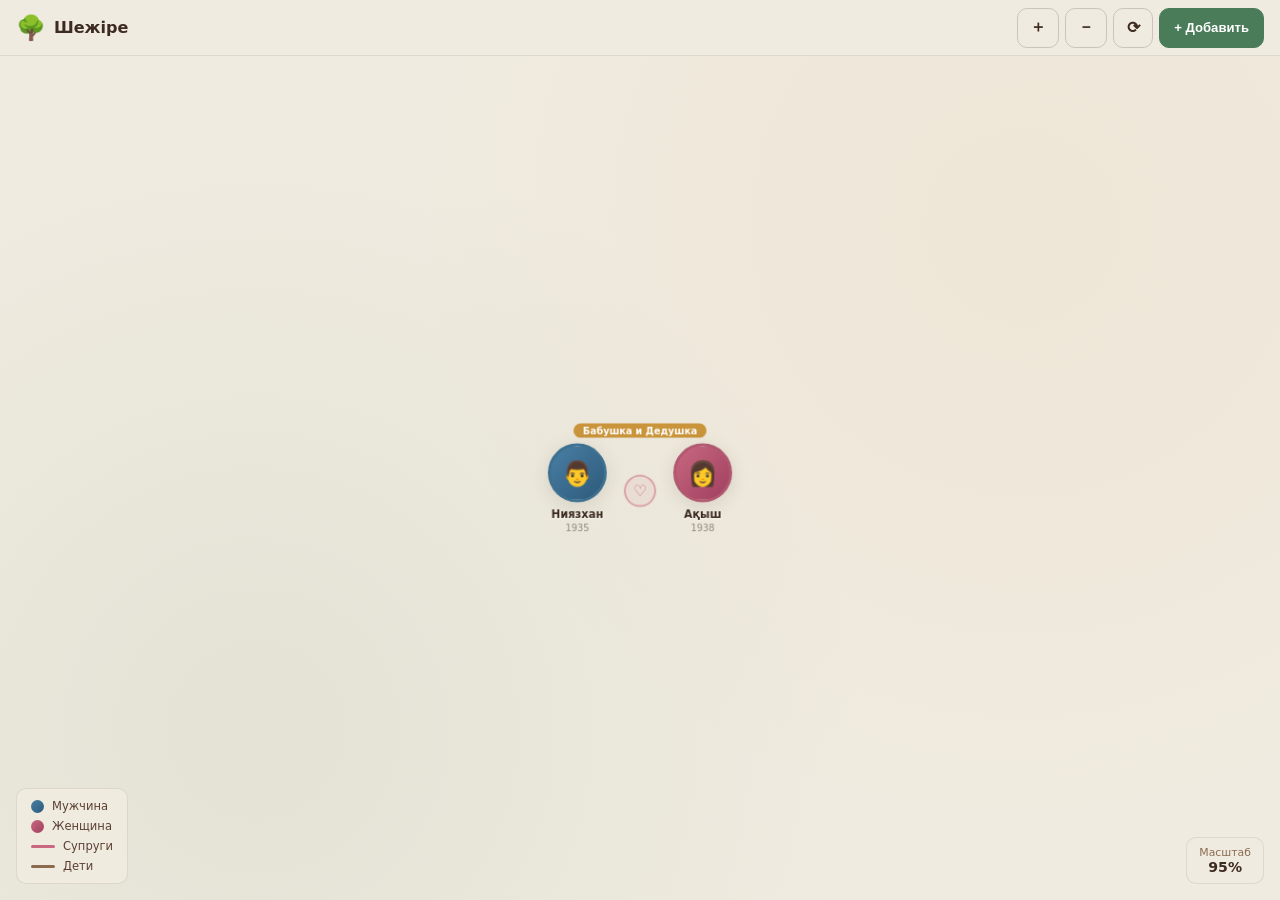
==== index.html @ 3b732b67 "asd asd" ====
<!DOCTYPE html>
<html lang="ru">
<head>
  <meta charset="UTF-8"/>
  <meta name="viewport" content="width=device-width, initial-scale=1.0"/>
  <title>Шежіре — Семейное древо</title>
  <link rel="stylesheet" href="style.css"/>
</head>
<body>

  <!-- HEADER -->
  <header class="header">
    <div class="header__inner">
      <div class="logo">
        <span class="logo__icon">🌳</span>
        <span class="logo__name">Шежіре</span>
      </div>
      <div class="header__actions">
        <button class="hbtn" id="btnZoomIn">＋</button>
        <button class="hbtn" id="btnZoomOut">－</button>
        <button class="hbtn" id="btnReset">⟳</button>
        <button class="hbtn hbtn--add" id="btnAddMember">+ Добавить</button>
      </div>
    </div>
  </header>

  <!-- TREE CANVAS -->
  <main class="canvas-wrap" id="canvasWrap">
    <div class="canvas" id="canvas">
      <svg class="svg-lines" id="svgLines"></svg>
      <div class="nodes" id="nodes"></div>
    </div>
  </main>

  <!-- LEGEND -->
  <div class="legend">
    <div class="legend__item"><span class="legend__dot legend__dot--male"></span> Мужчина</div>
    <div class="legend__item"><span class="legend__dot legend__dot--female"></span> Женщина</div>
    <div class="legend__item"><span class="legend__line legend__line--married"></span> Супруги</div>
    <div class="legend__item"><span class="legend__line legend__line--child"></span> Дети</div>
  </div>

  <!-- MEMBER DETAIL PANEL -->
  <aside class="panel" id="panel">
    <button class="panel__close" id="panelClose">✕</button>
    <div class="panel__avatar" id="panelAvatar"></div>
    <h2 class="panel__name" id="panelName"></h2>
    <div class="panel__year" id="panelYear"></div>
    <div class="panel__meta" id="panelMeta"></div>
    <div class="panel__relations" id="panelRelations"></div>
    <div class="panel__actions">
      <button class="pbtn pbtn--edit" id="panelEdit">Редактировать</button>
      <button class="pbtn pbtn--child" id="panelAddChild">+ Ребёнок</button>
    </div>
  </aside>

  <!-- ADD / EDIT MODAL -->
  <div class="modal-overlay" id="modalOverlay">
    <div class="modal">
      <button class="modal__close" id="modalClose">✕</button>
      <h3 class="modal__title" id="modalTitle">Добавить человека</h3>
      <form class="modal__form" id="memberForm">
        <input type="hidden" id="fId"/>
        <input type="hidden" id="fParentId"/>
        <label>Имя
          <input type="text" id="fName" placeholder="Имя Фамилия" required/>
        </label>
        <label>Год рождения
          <input type="number" id="fBirth" placeholder="1980" min="1800" max="2025"/>
        </label>
        <label>Год смерти (если нет — пусто)
          <input type="number" id="fDeath" placeholder="2020" min="1800" max="2025"/>
        </label>
        <label>Пол
          <select id="fGender">
            <option value="male">Мужской</option>
            <option value="female">Женский</option>
          </select>
        </label>
        <label>Примечание
          <textarea id="fNote" placeholder="Профессия, город, факты..."></textarea>
        </label>
        <div class="modal__btns">
          <button type="button" class="mbtn mbtn--cancel" id="modalCancel">Отмена</button>
          <button type="submit" class="mbtn mbtn--save">Сохранить</button>
        </div>
      </form>
    </div>
  </div>

  <div class="touch-hint" id="touchHint">👆 Тяни пальцем — двигай · Два пальца — зум</div>

  <script src="app.js"></script>
  <script>
    // Hide touch hint after tap
    document.getElementById('touchHint').addEventListener('touchstart', () => {
      document.getElementById('touchHint').style.display = 'none';
    }, { passive: true });
  </script>
</body>
</html>
---- style.css ----
/* ===== HEART / EXPAND BUTTONS ===== */
.heart-btn {
  width: 34px; height: 34px;
  border-radius: 50%;
  border: 2px solid rgba(201,104,128,.5);
  background: rgba(201,104,128,.08);
  color: var(--rose);
  font-size: 1rem;
  cursor: pointer;
  display: flex; align-items: center; justify-content: center;
  transition: transform .22s cubic-bezier(.34,1.56,.64,1), background .18s, box-shadow .18s, border-color .18s;
  align-self: center;
  margin-top: 6px;
  flex-shrink: 0;
  -webkit-tap-highlight-color: transparent;
  outline: none;
}
.heart-btn--no-kids {
  border-color: rgba(201,104,128,.18);
  color: rgba(201,104,128,.3);
  cursor: default;
  pointer-events: none;
}
.heart-btn--open {
  background: var(--rose);
  color: #fff;
  border-color: var(--rose);
  box-shadow: 0 4px 14px rgba(201,104,128,.35);
}
.heart-btn:active:not(.heart-btn--no-kids) { transform: scale(.9); }

.expand-btn {
  width: 28px; height: 28px;
  border-radius: 50%;
  border: 2px solid rgba(139,106,80,.35);
  background: rgba(139,106,80,.07);
  color: var(--bark2);
  font-size: .68rem;
  cursor: pointer;
  display: flex; align-items: center; justify-content: center;
  transition: transform .22s cubic-bezier(.34,1.56,.64,1), background .18s, box-shadow .18s;
  -webkit-tap-highlight-color: transparent;
  outline: none;
}
.expand-btn--open {
  background: var(--line);
  color: #fff;
  border-color: var(--line);
  box-shadow: 0 3px 10px rgba(139,106,80,.3);
}
.expand-btn:active { transform: scale(.9); }

/* ===== NODE ENTER ANIMATION ===== */
@keyframes nodeEnter {
  from { opacity: 0; transform: translate(-50%, calc(-50% + 24px)) scale(.72); }
  to   { opacity: 1; transform: translate(-50%, -50%) scale(1); }
}
.node-enter {
  animation: nodeEnter .44s cubic-bezier(.34,1.56,.64,1) both;
}

/* ===== LINE DRAW ANIMATION ===== */
@keyframes drawLine {
  from { stroke-dashoffset: 600; opacity: 0; }
  to   { stroke-dashoffset: 0;   opacity: 1; }
}
.line-enter {
  stroke-dasharray: 600;
  animation: drawLine .5s ease .08s both;
}

/* ===== RESET ===== */
*, *::before, *::after { box-sizing: border-box; margin: 0; padding: 0; }

:root {
  --bg:       #f0ebe0;
  --bg2:      #e8e0d0;
  --bark:     #3d2b1f;
  --bark2:    #5c4033;
  --leaf:     #4a7c59;
  --leaf2:    #6aaa7e;
  --gold:     #c9943a;
  --rose:     #c96880;
  --line:     #8b6a50;
  --white:    #fff;
  --shadow:   0 4px 20px rgba(61,43,31,.12);
  --radius:   14px;
}

html, body { height: 100%; overflow: hidden; }

body {
  font-family: 'Segoe UI', system-ui, sans-serif;
  background: var(--bg);
  color: var(--bark);
  user-select: none;
  -webkit-user-select: none;
  touch-action: none;
}

/* ===== HEADER ===== */
.header {
  position: fixed; top: 0; left: 0; right: 0; z-index: 200;
  height: 56px;
  background: rgba(240,235,224,.97);
  backdrop-filter: blur(12px);
  border-bottom: 1px solid rgba(61,43,31,.1);
}
.header__inner {
  max-width: 100%; height: 100%;
  display: flex; align-items: center; justify-content: space-between;
  padding: 0 16px;
}
.logo { display: flex; align-items: center; gap: 8px; }
.logo__icon { font-size: 1.5rem; }
.logo__name { font-size: 1rem; font-weight: 800; color: var(--bark); }

.header__actions { display: flex; align-items: center; gap: 6px; }
.hbtn {
  min-width: 40px; min-height: 40px;
  padding: 0 12px; border-radius: 10px;
  border: 1.5px solid rgba(61,43,31,.2);
  background: transparent; color: var(--bark);
  font-size: 1rem; font-weight: 700; cursor: pointer;
  display: flex; align-items: center; justify-content: center;
  transition: all .18s;
  -webkit-tap-highlight-color: transparent;
}
.hbtn:active { background: var(--bark); color: var(--bg); }
.hbtn--add {
  background: var(--leaf); color: #fff; border-color: var(--leaf);
  font-size: .82rem; padding: 0 14px;
}
.hbtn--add:active { background: var(--leaf2); }

/* ===== CANVAS ===== */
.canvas-wrap {
  position: fixed; inset: 56px 0 0 0;
  overflow: hidden;
  background:
    radial-gradient(circle at 20% 80%, rgba(74,124,89,.08) 0%, transparent 50%),
    radial-gradient(circle at 80% 20%, rgba(201,148,58,.06) 0%, transparent 50%),
    var(--bg);
  touch-action: none;
}
.canvas-wrap.panel-open { bottom: 55vh; }

.canvas {
  position: absolute;
  transform-origin: 0 0;
  will-change: transform;
}

.svg-lines {
  position: absolute; top: 0; left: 0;
  pointer-events: none; overflow: visible;
}

/* ===== PERSON CARD ===== */
.person-card {
  display: flex; flex-direction: column; align-items: center;
  width: 90px; cursor: pointer;
  -webkit-tap-highlight-color: transparent;
}
.person-card__circle {
  width: 62px; height: 62px; border-radius: 50%;
  display: flex; align-items: center; justify-content: center;
  font-size: 1.6rem;
  border: 3px solid transparent;
  box-shadow: var(--shadow);
  transition: transform .15s, box-shadow .15s;
  position: relative;
}
.person-card:active .person-card__circle {
  transform: scale(1.08);
  box-shadow: 0 6px 20px rgba(61,43,31,.2);
}
.person-card.selected .person-card__circle {
  box-shadow: 0 0 0 3px var(--gold), 0 6px 20px rgba(61,43,31,.2);
}
.person-card--male   .person-card__circle { background: linear-gradient(135deg, #4a7fa5, #2d5a7a); border-color: #3d7090; }
.person-card--female .person-card__circle { background: linear-gradient(135deg, #c96880, #a04060); border-color: #b05870; }
.person-card--deceased .person-card__circle { filter: grayscale(.6); opacity: .75; }

/* Married-in spouse (from outside the family) */
.person-card--married-in .person-card__circle {
  border-style: dashed;
  border-width: 2.5px;
  opacity: 0.8;
}
.person-card--married-in.person-card--male .person-card__circle {
  background: linear-gradient(135deg, #6a9fbd, #4d7a9a);
  border-color: #4d7a9a;
}
.person-card--married-in.person-card--female .person-card__circle {
  background: linear-gradient(135deg, #d98aa0, #b86080);
  border-color: #b86080;
}
.person-card__tag {
  font-size: .58rem;
  font-weight: 700;
  color: rgba(61,43,31,.45);
  background: rgba(61,43,31,.07);
  border-radius: 8px;
  padding: 2px 8px;
  margin-top: 3px;
  letter-spacing: .04em;
  text-transform: lowercase;
}

.person-card__name {
  margin-top: 6px; font-size: .72rem; font-weight: 700;
  color: var(--bark); text-align: center;
  max-width: 88px; line-height: 1.2;
  text-shadow: 0 1px 3px rgba(255,255,255,.8);
}
.person-card__year {
  font-size: .62rem; color: rgba(61,43,31,.5); margin-top: 1px; text-align: center;
}

/* ===== LEGEND (hidden on mobile) ===== */
.legend {
  position: fixed; bottom: 16px; left: 16px; z-index: 100;
  background: rgba(240,235,224,.95); backdrop-filter: blur(10px);
  border: 1px solid rgba(61,43,31,.1);
  border-radius: 10px; padding: 10px 14px;
  display: flex; flex-direction: column; gap: 6px;
}
.legend__item { display: flex; align-items: center; gap: 8px; font-size: .72rem; color: var(--bark2); }
.legend__dot  { width: 13px; height: 13px; border-radius: 50%; flex-shrink: 0; }
.legend__dot--male   { background: linear-gradient(135deg, #4a7fa5, #2d5a7a); }
.legend__dot--female { background: linear-gradient(135deg, #c96880, #a04060); }
.legend__line { width: 24px; height: 3px; border-radius: 2px; flex-shrink: 0; }
.legend__line--married { background: var(--rose); }
.legend__line--child   { background: var(--line); }

/* ===== MINIMAP ===== */
.minimap {
  position: fixed; bottom: 16px; right: 16px; z-index: 100;
  background: rgba(240,235,224,.95); backdrop-filter: blur(10px);
  border: 1px solid rgba(61,43,31,.1);
  border-radius: 10px; padding: 8px 12px;
  text-align: center;
}
.minimap__zoom { font-size: .88rem; font-weight: 700; color: var(--bark); }

/* ===== PANEL — desktop: slides from right ===== */
.panel {
  position: fixed; top: 56px; right: -340px; bottom: 0;
  width: 320px; z-index: 150;
  background: var(--white);
  border-left: 1px solid rgba(61,43,31,.1);
  padding: 24px 20px 20px;
  display: flex; flex-direction: column; gap: 12px;
  transition: right .3s ease;
  overflow-y: auto;
  -webkit-overflow-scrolling: touch;
}
.panel.open { right: 0; }

.panel__close {
  position: absolute; top: 14px; right: 14px;
  background: var(--bg); border: none; border-radius: 50%;
  width: 36px; height: 36px; cursor: pointer;
  font-size: .9rem; color: var(--bark2);
  display: flex; align-items: center; justify-content: center;
  -webkit-tap-highlight-color: transparent;
}
.panel__avatar {
  width: 68px; height: 68px; border-radius: 50%;
  display: flex; align-items: center; justify-content: center;
  font-size: 1.9rem; margin: 0 auto 4px;
  box-shadow: var(--shadow);
}
.panel__avatar--male   { background: linear-gradient(135deg, #4a7fa5, #2d5a7a); }
.panel__avatar--female { background: linear-gradient(135deg, #c96880, #a04060); }
.panel__name  { font-size: 1.1rem; font-weight: 800; text-align: center; color: var(--bark); }
.panel__year  { font-size: .8rem; color: rgba(61,43,31,.5); text-align: center; }
.panel__meta  { background: var(--bg); border-radius: 10px; padding: 12px; font-size: .82rem; color: var(--bark2); line-height: 1.6; }
.panel__relations { display: flex; flex-direction: column; gap: 6px; }
.panel__rel-row { display: flex; align-items: center; gap: 8px; }
.panel__rel-label { font-size: .68rem; font-weight: 700; text-transform: uppercase; letter-spacing: .05em; color: rgba(61,43,31,.4); min-width: 68px; }
.panel__rel-name { background: var(--bg); border-radius: 6px; padding: 5px 10px; cursor: pointer; font-size: .82rem; color: var(--bark2); -webkit-tap-highlight-color: transparent; }
.panel__rel-name:active { background: var(--bg2); }
.panel__actions { display: flex; gap: 10px; margin-top: auto; padding-top: 8px; }
.pbtn {
  flex: 1; padding: 12px; border-radius: 10px;
  font-size: .85rem; font-weight: 600; cursor: pointer;
  border: 1.5px solid transparent; transition: all .18s;
  -webkit-tap-highlight-color: transparent;
}
.pbtn--edit  { background: transparent; border-color: rgba(61,43,31,.2); color: var(--bark); }
.pbtn--child { background: var(--leaf); color: #fff; }
.pbtn--edit:active  { background: var(--bg2); }
.pbtn--child:active { background: var(--leaf2); }

/* ===== MODAL ===== */
.modal-overlay {
  position: fixed; inset: 0; z-index: 300;
  background: rgba(61,43,31,.5); backdrop-filter: blur(6px);
  display: none; align-items: flex-end; justify-content: center;
  padding: 0;
}
.modal-overlay.open { display: flex; animation: fadeIn .2s ease; }
.modal {
  background: var(--white);
  border-radius: 20px 20px 0 0;
  padding: 28px 24px 36px;
  width: 100%; max-width: 520px;
  position: relative;
  box-shadow: 0 -8px 40px rgba(61,43,31,.2);
  max-height: 90vh; overflow-y: auto;
  -webkit-overflow-scrolling: touch;
}
.modal__close {
  position: absolute; top: 16px; right: 16px;
  background: var(--bg); border: none; border-radius: 50%;
  width: 36px; height: 36px; cursor: pointer;
  font-size: .9rem; color: var(--bark2);
  display: flex; align-items: center; justify-content: center;
}
.modal__title { font-size: 1.05rem; font-weight: 800; color: var(--bark); margin-bottom: 20px; }
.modal__form { display: flex; flex-direction: column; gap: 14px; }
.modal__form label { display: flex; flex-direction: column; gap: 5px; font-size: .8rem; font-weight: 600; color: rgba(61,43,31,.6); }
.modal__form input,
.modal__form select,
.modal__form textarea {
  padding: 12px 14px; border-radius: 10px;
  border: 1.5px solid rgba(61,43,31,.15);
  background: var(--bg); color: var(--bark);
  font-size: 16px; /* prevents iOS zoom on focus */
  font-family: inherit; transition: border-color .18s;
}
.modal__form input:focus,
.modal__form select:focus,
.modal__form textarea:focus { outline: none; border-color: var(--leaf); }
.modal__form textarea { resize: vertical; min-height: 70px; }
.modal__btns { display: flex; gap: 10px; margin-top: 4px; }
.mbtn {
  flex: 1; padding: 13px; border-radius: 10px;
  font-size: .9rem; font-weight: 600; cursor: pointer;
  border: 1.5px solid transparent;
}
.mbtn--cancel { background: var(--bg); border-color: rgba(61,43,31,.15); color: var(--bark2); }
.mbtn--save   { background: var(--leaf); color: #fff; }

/* Handle bar for modal (cosmetic) */
.modal::before {
  content: '';
  display: block; width: 40px; height: 4px;
  background: rgba(61,43,31,.15); border-radius: 2px;
  margin: 0 auto 20px;
}

@keyframes fadeIn { from { opacity: 0; transform: translateY(20px); } to { opacity: 1; transform: translateY(0); } }

/* ===== MOBILE ===== */
@media (max-width: 700px) {
  /* Panel slides up from bottom on mobile */
  .panel {
    top: auto;
    bottom: -100%;
    right: 0;
    left: 0;
    width: 100%;
    height: 55vh;
    border-left: none;
    border-top: 1px solid rgba(61,43,31,.1);
    border-radius: 20px 20px 0 0;
    transition: bottom .3s ease;
    padding: 20px 20px 32px;
  }
  .panel.open { bottom: 0; right: 0; }
  .canvas-wrap.panel-open { bottom: 55vh; }

  /* Handle bar for panel */
  .panel::before {
    content: '';
    display: block; width: 40px; height: 4px;
    background: rgba(61,43,31,.18); border-radius: 2px;
    margin: 0 auto 16px;
  }

  /* Hide legend on mobile */
  .legend { display: none; }

  /* Smaller minimap */
  .minimap { bottom: auto; top: 64px; right: 12px; font-size: .7rem; padding: 6px 10px; }

  /* Bigger tap targets */
  .person-card__circle { width: 56px; height: 56px; font-size: 1.4rem; }
  .hbtn { min-width: 38px; min-height: 38px; font-size: .95rem; }
  .hbtn--add { font-size: .78rem; padding: 0 12px; }

  /* Hint text */
  .touch-hint {
    display: block;
    position: fixed; bottom: 12px; left: 50%; transform: translateX(-50%);
    background: rgba(61,43,31,.75); color: rgba(255,255,255,.85);
    font-size: .72rem; padding: 6px 14px; border-radius: 20px;
    white-space: nowrap; z-index: 99;
    animation: fadeOut 3s ease 2s forwards;
  }
}

@media (min-width: 701px) {
  .touch-hint { display: none; }

  .hbtn:hover { background: var(--bark); color: var(--bg); transform: translateY(-1px); box-shadow: 0 4px 12px rgba(61,43,31,.18); }
  .hbtn--add:hover { background: var(--leaf2); border-color: var(--leaf2); }

  .heart-btn:hover:not(.heart-btn--no-kids) {
    transform: scale(1.2);
    background: var(--rose);
    color: #fff;
    border-color: var(--rose);
    box-shadow: 0 4px 18px rgba(201,104,128,.5);
  }
  .expand-btn:hover {
    transform: scale(1.18);
    background: var(--leaf);
    color: #fff;
    border-color: var(--leaf);
    box-shadow: 0 4px 14px rgba(74,124,89,.4);
  }

  .person-card:hover .person-card__circle {
    transform: scale(1.13) translateY(-4px);
    box-shadow: 0 10px 26px rgba(61,43,31,.22);
  }
  .person-card--male:hover .person-card__circle {
    box-shadow: 0 10px 26px rgba(45,90,122,.5), 0 0 0 4px rgba(74,127,165,.2);
  }
  .person-card--female:hover .person-card__circle {
    box-shadow: 0 10px 26px rgba(160,64,96,.5), 0 0 0 4px rgba(201,104,128,.2);
  }
  .person-card:hover .person-card__name {
    color: var(--bark);
    text-shadow: 0 1px 4px rgba(255,255,255,.9);
  }
  .panel__rel-name:hover { background: var(--bg2); color: var(--bark); }
}

@keyframes fadeOut { from { opacity: 1; } to { opacity: 0; pointer-events: none; } }
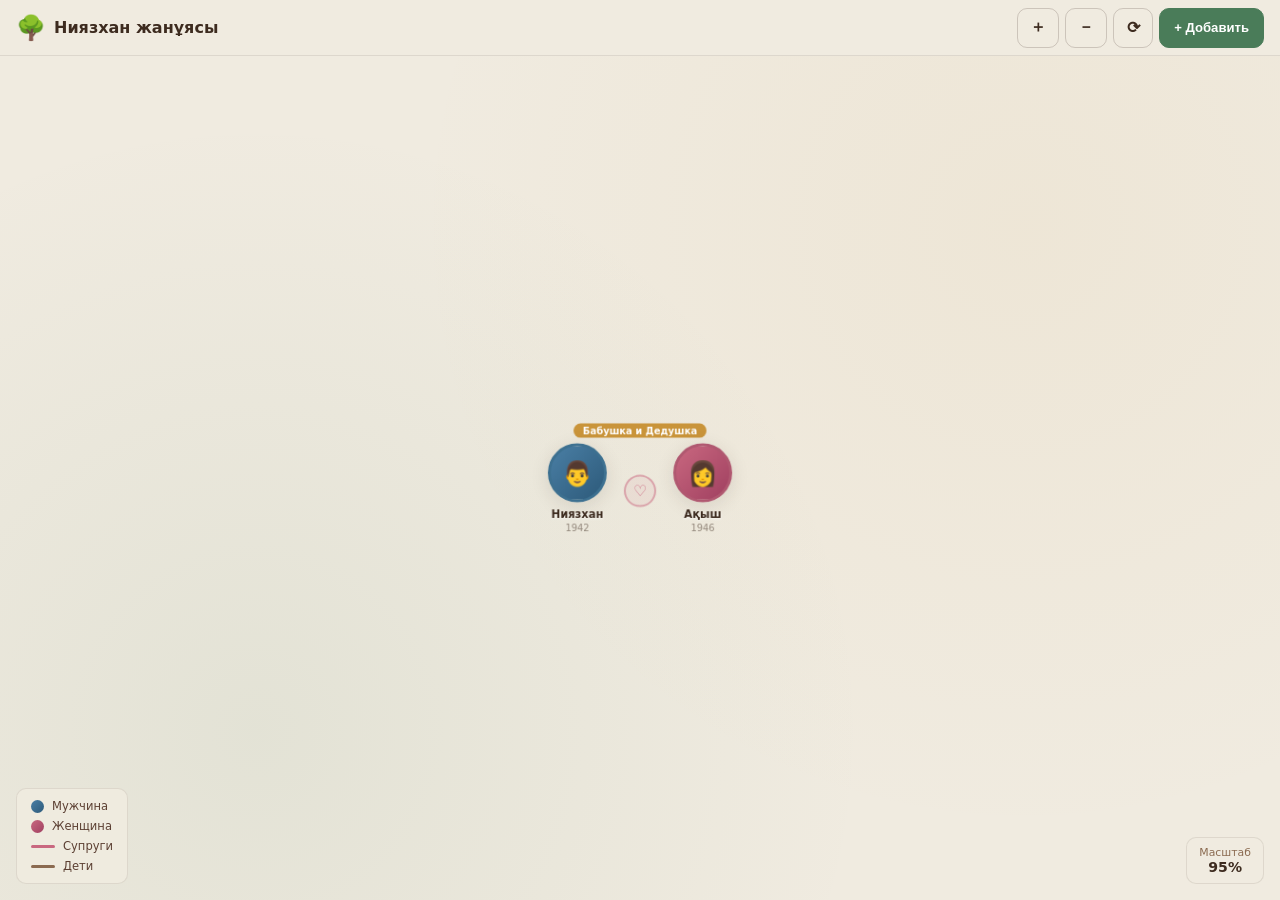
==== commit 60cd50d4: "update" ====
--- a/index.html
+++ b/index.html
@@ -3,7 +3,7 @@
 <head>
   <meta charset="UTF-8"/>
   <meta name="viewport" content="width=device-width, initial-scale=1.0"/>
-  <title>Шежіре — Семейное древо</title>
+  <title>Ниязхан</title>
   <link rel="stylesheet" href="style.css"/>
 </head>
 <body>
@@ -13,7 +13,7 @@
     <div class="header__inner">
       <div class="logo">
         <span class="logo__icon">🌳</span>
-        <span class="logo__name">Шежіре</span>
+        <span class="logo__name">Ниязхан жанұясы</span>
       </div>
       <div class="header__actions">
         <button class="hbtn" id="btnZoomIn">＋</button>
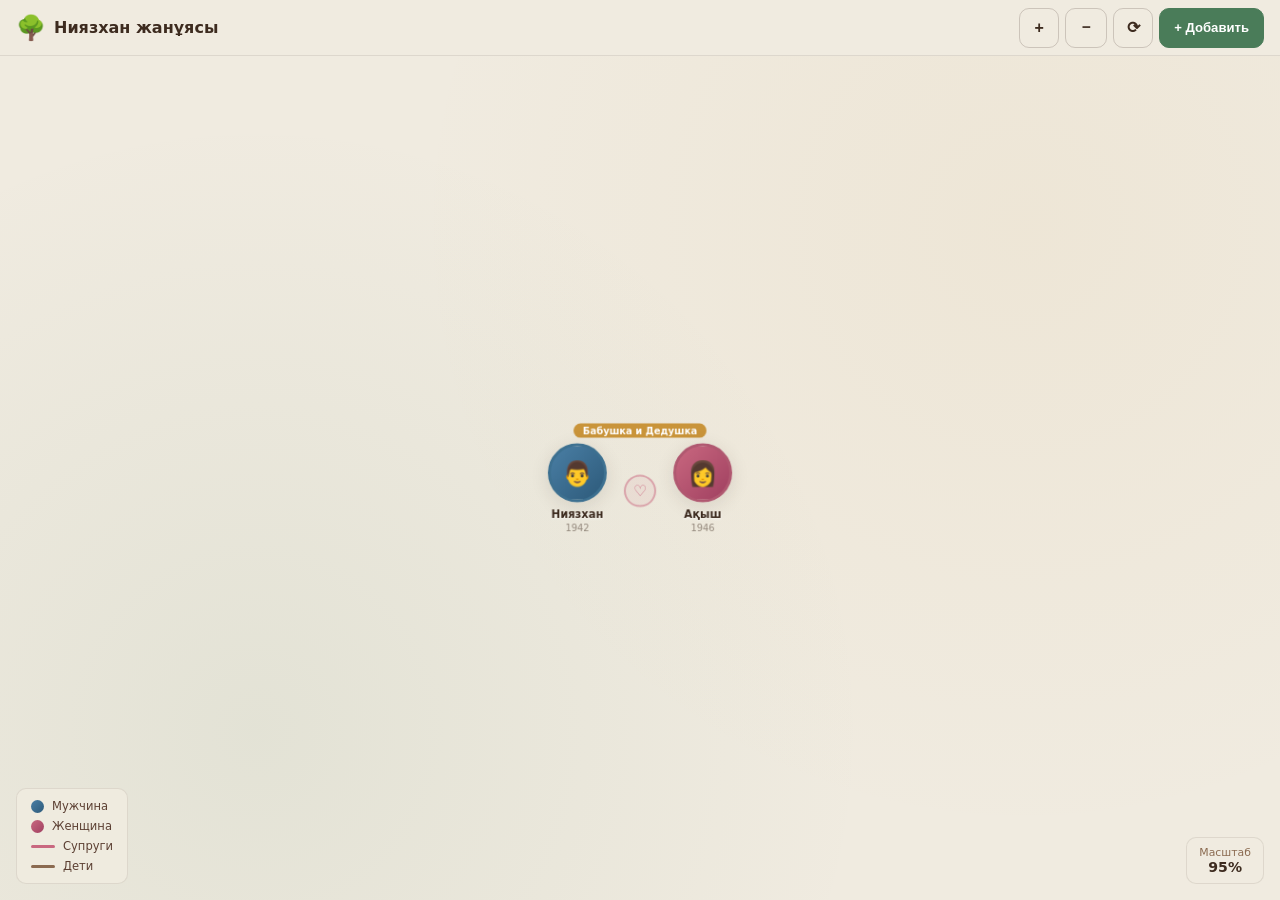
==== commit ff8dc8b8: "Года" ====
--- a/index.html
+++ b/index.html
@@ -16,7 +16,7 @@
         <span class="logo__name">Ниязхан жанұясы</span>
       </div>
       <div class="header__actions">
-        <button class="hbtn" id="btnZoomIn">＋</button>
+        <button class="hbtn" id="btnZoomIn">+</button>
         <button class="hbtn" id="btnZoomOut">－</button>
         <button class="hbtn" id="btnReset">⟳</button>
         <button class="hbtn hbtn--add" id="btnAddMember">+ Добавить</button>
